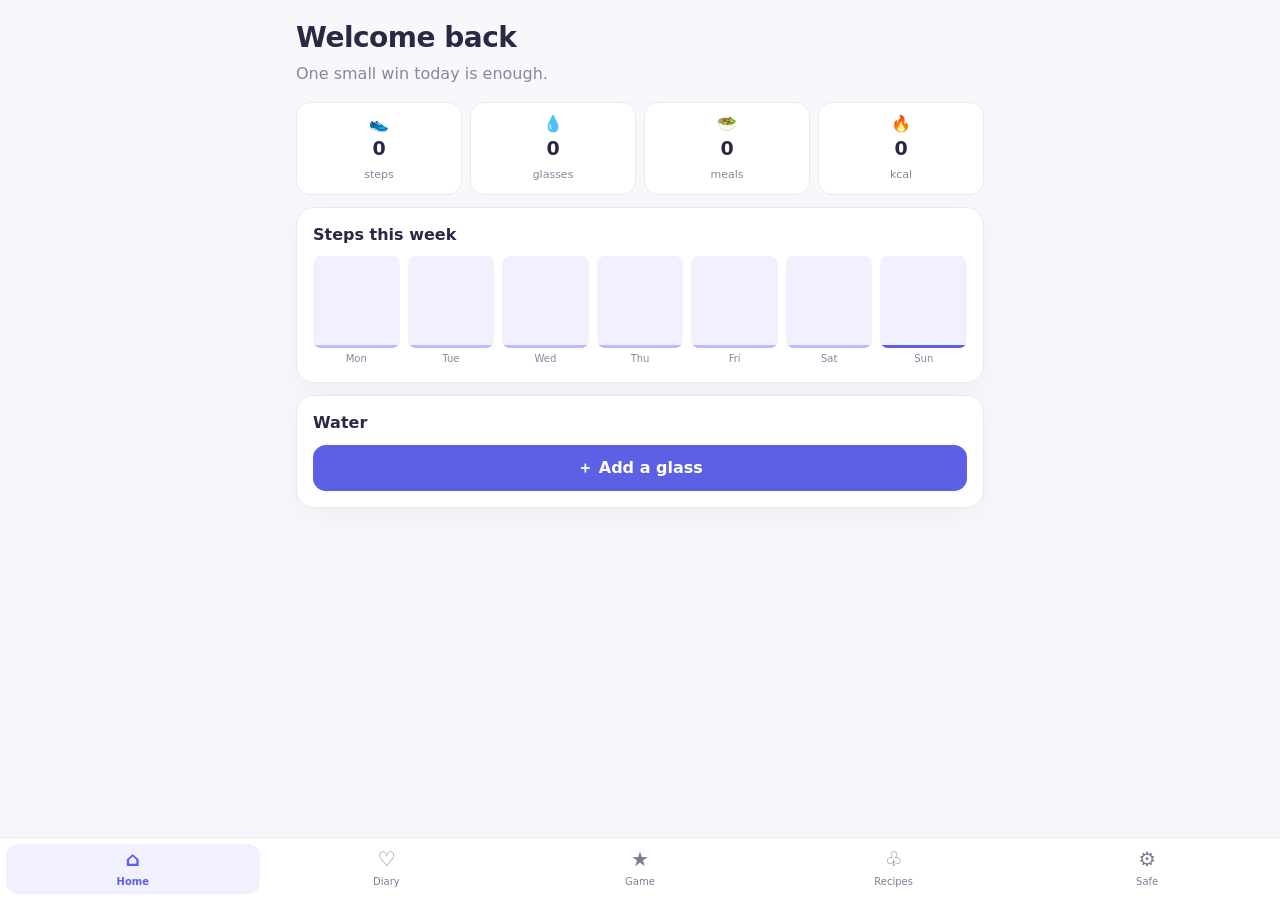
==== we-can-do-it/we-can-do-it/public/index.html @ ea3e5072 "Add files via upload" ====
<!doctype html><html lang="en"><head><meta charset="utf-8">
<meta name="viewport" content="width=device-width,initial-scale=1,viewport-fit=cover">
<meta http-equiv="Content-Security-Policy" content="default-src 'none';script-src 'self';style-src 'self';img-src 'self' data:;manifest-src 'self';connect-src 'self';base-uri 'none';form-action 'none'">
<meta name="referrer" content="no-referrer"><meta name="theme-color" content="#5c60e5">
<meta name="apple-mobile-web-app-capable" content="yes"><meta name="mobile-web-app-capable" content="yes">
<meta name="apple-mobile-web-app-status-bar-style" content="default"><meta name="apple-mobile-web-app-title" content="We can do it">
<link rel="manifest" href="manifest.webmanifest"><link rel="icon" href="icon.svg"><link rel="apple-touch-icon" href="icon-180.png">
<link rel="stylesheet" href="css/style.css"><title>We can do it</title></head>
<body><main id="app"></main><div id="lock" hidden></div><nav id="tabs" aria-label="Main"></nav><div id="toast" role="status" hidden></div><script type="module" src="js/app.js"></script></body></html>
---- we-can-do-it/we-can-do-it/public/css/style.css ----
:root{--ink:#282943;--mut:#85879c;--p:#5c60e5;--lav:#f0f0ff;--line:#e9e9f2;--bg:#f8f8fc}
*{box-sizing:border-box;-webkit-tap-highlight-color:transparent}[hidden]{display:none!important}
html{-webkit-text-size-adjust:100%}button{font:inherit;cursor:pointer}
body{margin:0;background:var(--bg);color:var(--ink);font:16px/1.4 -apple-system,BlinkMacSystemFont,system-ui,sans-serif;overscroll-behavior-y:none}
#app{max-width:720px;margin:auto;padding:calc(env(safe-area-inset-top) + 18px) 16px calc(96px + env(safe-area-inset-bottom))}
h1{font-size:28px;margin:0 0 6px;letter-spacing:-.5px}h3{margin:0 0 10px;font-size:16px}.sub{color:var(--mut);margin:0 0 16px}
.card{display:block;background:#fff;border:1px solid var(--line);border-radius:18px;padding:16px;margin:0 0 12px;box-shadow:0 8px 24px #2727500d}
label{display:grid;gap:6px;margin:0 0 12px;font-size:13px;font-weight:600;color:#77788e}
input,select,textarea{font:inherit;font-size:16px;width:100%;min-height:44px;padding:10px 12px;border:1px solid var(--line);border-radius:12px;background:#fff;color:var(--ink);-webkit-appearance:none;appearance:none}
textarea{min-height:80px}input:focus-visible,textarea:focus-visible,select:focus-visible,button:focus-visible{outline:3px solid #a4a5fb;outline-offset:2px}
.btn{min-height:46px;padding:0 18px;border:0;border-radius:13px;background:var(--p);color:#fff;font-weight:700;width:100%}.btn+form,.btn+.btn{margin-top:12px}
.soft{background:var(--lav);color:var(--p)}.danger{background:#fdecec;color:#c0392b}
.stats{display:grid;grid-template-columns:repeat(4,1fr);gap:8px;margin:0 0 12px}.stat{background:#fff;border:1px solid var(--line);border-radius:14px;padding:10px 4px;text-align:center}.stat b{display:block;font-size:19px}.stat small{color:var(--mut);font-size:11px}
.week{display:flex;gap:8px;height:110px}.col{flex:1;display:grid;grid-template-rows:1fr auto;text-align:center;gap:4px}.col small{font-size:10px;color:var(--mut)}.track{display:flex;align-items:flex-end;background:var(--lav);border-radius:8px;overflow:hidden}.bar{display:block;width:100%;background:#b9bbfa}.bar.on{background:var(--p)}
.meal{display:flex;gap:12px;align-items:center;background:#fff;border:1px solid var(--line);border-radius:14px;padding:10px;margin:0 0 8px}.meal div{flex:1}.meal small{display:block;color:var(--mut)}.meal img,.ico{width:52px;height:52px;border-radius:10px;object-fit:cover;background:var(--lav);display:grid;place-items:center;font-size:22px}.x{width:44px;height:44px;border:0;background:none;font-size:24px;color:#999}
.goals{list-style:none;margin:0;padding:0;display:grid;gap:8px}.goals li{display:flex;gap:10px;align-items:center;padding:12px;border-radius:12px;background:var(--lav)}.goals .ok{background:#e6f7ec}
.map{display:grid;grid-template-columns:repeat(6,1fr);gap:6px}.tile{aspect-ratio:1;border-radius:12px;background:#f1f1fa;display:grid;place-items:center;font-size:20px;position:relative;opacity:.55}.tile small{position:absolute;top:3px;left:5px;font-size:9px;color:var(--mut)}.tile.done{background:#e6f7ec;opacity:1}.tile.today{background:var(--lav);outline:2px solid var(--p);opacity:1}.tile.missed{opacity:.8}
.badges{display:flex;justify-content:space-around;text-align:center;font-size:30px}.badges small{display:block;font-size:11px;color:var(--mut)}.off{filter:grayscale(1);opacity:.35}
.recipes{display:grid;grid-template-columns:1fr 1fr;gap:8px}.recipe{background:#fff;border:1px solid var(--line);border-radius:14px;padding:12px;content-visibility:auto;contain-intrinsic-size:130px}.recipe h3{font-size:13px;margin:6px 0}.recipe small{color:var(--mut)}
#tabs{position:fixed;inset:auto 0 0;display:grid;grid-template-columns:repeat(5,1fr);padding:6px 6px calc(6px + env(safe-area-inset-bottom));background:#ffffffeb;-webkit-backdrop-filter:blur(14px);backdrop-filter:blur(14px);border-top:1px solid var(--line)}
#tabs button{min-height:50px;border:0;border-radius:12px;background:none;color:#7d7e94;display:grid;place-items:center;padding:2px}#tabs span{font-size:20px;line-height:1}#tabs small{font-size:10px}#tabs .on{background:var(--lav);color:var(--p);font-weight:700}
.lockbox{min-height:100dvh;display:grid;align-content:center;gap:12px;max-width:340px;margin:auto;padding:24px;text-align:center}.logo{font-size:40px;color:var(--p)}
#toast{position:fixed;left:50%;transform:translateX(-50%);bottom:calc(84px + env(safe-area-inset-bottom));background:#292a45;color:#fff;padding:11px 16px;border-radius:12px;z-index:9;max-width:90vw}
@media(prefers-reduced-motion:reduce){*{scroll-behavior:auto!important;transition:none!important}}
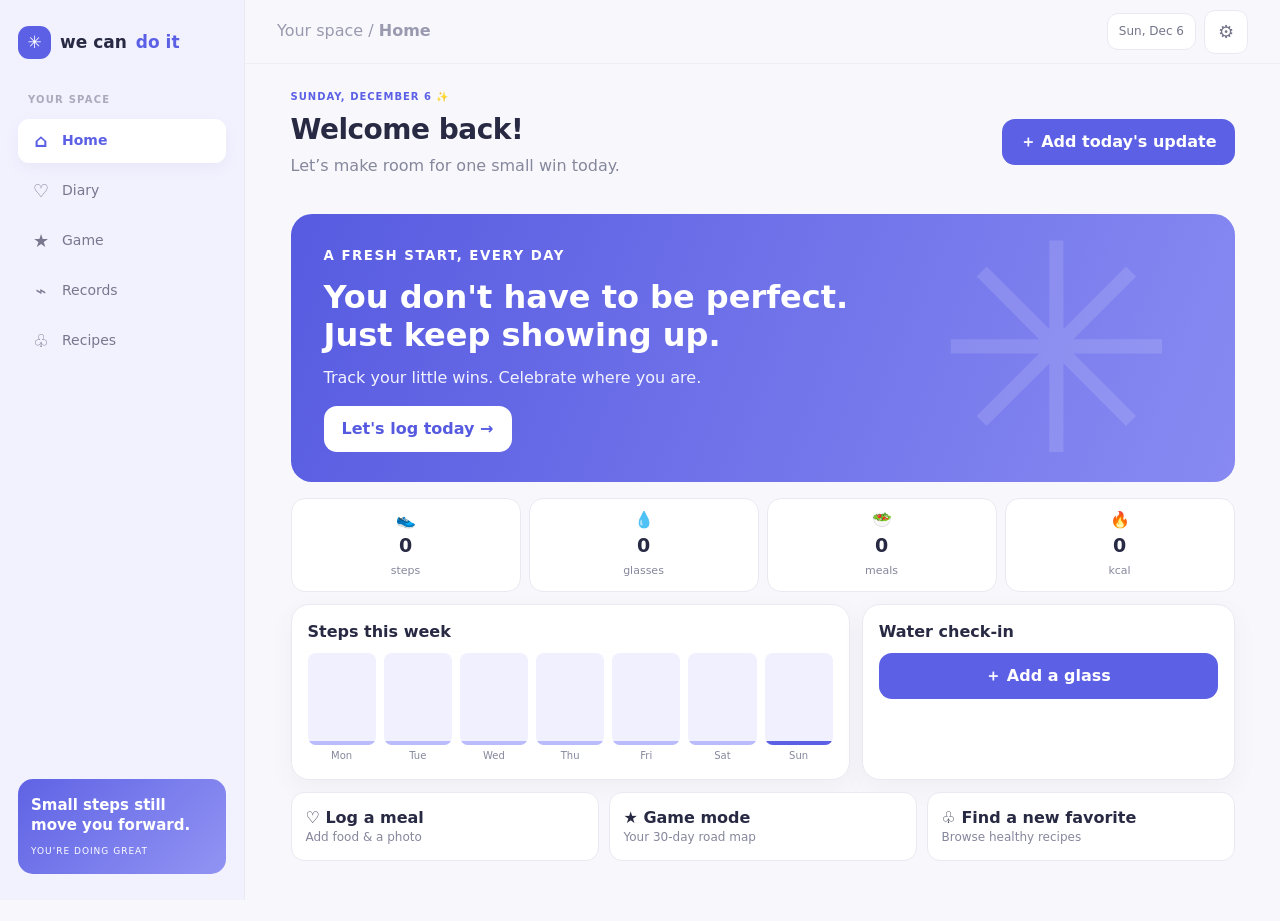
==== commit 25a3187e: "Add files via upload" ====
--- a/we-can-do-it/we-can-do-it/public/index.html
+++ b/we-can-do-it/we-can-do-it/public/index.html
@@ -6,4 +6,6 @@
 <meta name="apple-mobile-web-app-status-bar-style" content="default"><meta name="apple-mobile-web-app-title" content="We can do it">
 <link rel="manifest" href="manifest.webmanifest"><link rel="icon" href="icon.svg"><link rel="apple-touch-icon" href="icon-180.png">
 <link rel="stylesheet" href="css/style.css"><title>We can do it</title></head>
-<body><main id="app"></main><div id="lock" hidden></div><nav id="tabs" aria-label="Main"></nav><div id="toast" role="status" hidden></div><script type="module" src="js/app.js"></script></body></html>
+<body><aside class="side" id="side" aria-label="Main navigation"></aside>
+<div class="main"><header class="top"><a class="mbrand"><i>✳</i>we can <b>do it</b></a><div class="crumb">Your space / <b id="crumb">Home</b></div><div class="right"><span class="pill" id="date"></span><button class="icon" data-p="me" aria-label="Safe and settings">⚙</button></div></header><main id="app"></main></div>
+<div id="lock" hidden></div><nav id="tabs" aria-label="Main"></nav><div id="toast" role="status" hidden></div><script type="module" src="js/app.js"></script></body></html>
--- a/we-can-do-it/we-can-do-it/public/css/style.css
+++ b/we-can-do-it/we-can-do-it/public/css/style.css
@@ -2,7 +2,7 @@
 *{box-sizing:border-box;-webkit-tap-highlight-color:transparent}[hidden]{display:none!important}
 html{-webkit-text-size-adjust:100%}button{font:inherit;cursor:pointer}
 body{margin:0;background:var(--bg);color:var(--ink);font:16px/1.4 -apple-system,BlinkMacSystemFont,system-ui,sans-serif;overscroll-behavior-y:none}
-#app{max-width:720px;margin:auto;padding:calc(env(safe-area-inset-top) + 18px) 16px calc(96px + env(safe-area-inset-bottom))}
+#app{max-width:1000px;margin:auto;padding:26px 28px 60px}
 h1{font-size:28px;margin:0 0 6px;letter-spacing:-.5px}h3{margin:0 0 10px;font-size:16px}.sub{color:var(--mut);margin:0 0 16px}
 .card{display:block;background:#fff;border:1px solid var(--line);border-radius:18px;padding:16px;margin:0 0 12px;box-shadow:0 8px 24px #2727500d}
 label{display:grid;gap:6px;margin:0 0 12px;font-size:13px;font-weight:600;color:#77788e}
@@ -17,8 +17,25 @@
 .map{display:grid;grid-template-columns:repeat(6,1fr);gap:6px}.tile{aspect-ratio:1;border-radius:12px;background:#f1f1fa;display:grid;place-items:center;font-size:20px;position:relative;opacity:.55}.tile small{position:absolute;top:3px;left:5px;font-size:9px;color:var(--mut)}.tile.done{background:#e6f7ec;opacity:1}.tile.today{background:var(--lav);outline:2px solid var(--p);opacity:1}.tile.missed{opacity:.8}
 .badges{display:flex;justify-content:space-around;text-align:center;font-size:30px}.badges small{display:block;font-size:11px;color:var(--mut)}.off{filter:grayscale(1);opacity:.35}
 .recipes{display:grid;grid-template-columns:1fr 1fr;gap:8px}.recipe{background:#fff;border:1px solid var(--line);border-radius:14px;padding:12px;content-visibility:auto;contain-intrinsic-size:130px}.recipe h3{font-size:13px;margin:6px 0}.recipe small{color:var(--mut)}
-#tabs{position:fixed;inset:auto 0 0;display:grid;grid-template-columns:repeat(5,1fr);padding:6px 6px calc(6px + env(safe-area-inset-bottom));background:#ffffffeb;-webkit-backdrop-filter:blur(14px);backdrop-filter:blur(14px);border-top:1px solid var(--line)}
-#tabs button{min-height:50px;border:0;border-radius:12px;background:none;color:#7d7e94;display:grid;place-items:center;padding:2px}#tabs span{font-size:20px;line-height:1}#tabs small{font-size:10px}#tabs .on{background:var(--lav);color:var(--p);font-weight:700}
 .lockbox{min-height:100dvh;display:grid;align-content:center;gap:12px;max-width:340px;margin:auto;padding:24px;text-align:center}.logo{font-size:40px;color:var(--p)}
 #toast{position:fixed;left:50%;transform:translateX(-50%);bottom:calc(84px + env(safe-area-inset-bottom));background:#292a45;color:#fff;padding:11px 16px;border-radius:12px;z-index:9;max-width:90vw}
 @media(prefers-reduced-motion:reduce){*{scroll-behavior:auto!important;transition:none!important}}
+
+.side{position:fixed;inset:0 auto 0 0;width:245px;padding:26px 18px;background:#f2f2ff;border-right:1px solid var(--line);display:flex;flex-direction:column;gap:6px;z-index:25}
+.brand,.mbrand{display:flex;align-items:center;gap:9px;font-weight:800;font-size:17px;color:var(--ink);text-decoration:none}.brand{margin:0 0 28px}.brand i,.mbrand i{width:33px;height:33px;border-radius:11px;background:var(--p);color:#fff;display:grid;place-items:center;font-style:normal}.brand b,.mbrand b{color:var(--p)}.mbrand{display:none}
+.lab{margin:0 0 6px 10px;color:#aaaabd;font-size:10px;font-weight:700;letter-spacing:1.2px}
+.side button{height:44px;padding:0 12px;border:0;border-radius:11px;background:none;color:#77788e;display:flex;align-items:center;gap:10px;text-align:left}.side span{width:22px;font-size:18px;text-align:center}.side small{font-size:14px}.side .on{background:#fff;color:var(--p);font-weight:700;box-shadow:0 5px 15px #40408010}
+.push{flex:1}.quote{padding:16px 13px;border-radius:15px;color:#fff;background:linear-gradient(135deg,#5f63e4,#9294f3)}.quote b,.quote small{display:block}.quote b{margin:0 0 10px;font-size:15px;line-height:1.35}.quote small{font-size:9px;letter-spacing:1px}
+.main{margin-left:245px;min-height:100vh}
+.top{position:sticky;top:0;z-index:10;height:64px;padding:0 32px;display:flex;align-items:center;gap:12px;background:#f8f8fced;-webkit-backdrop-filter:blur(12px);backdrop-filter:blur(12px);border-bottom:1px solid #eeeef4}.crumb{color:#999aaf}.right{margin-left:auto;display:flex;gap:8px;align-items:center}
+.pill,.icon{padding:9px 11px;border:1px solid var(--line);border-radius:11px;background:#fff;color:#73748a;font-size:12px}.icon{width:44px;height:44px;padding:0;font-size:18px}
+.hello{display:flex;justify-content:space-between;align-items:center;gap:15px;margin-bottom:20px}.hello .btn{width:auto}.eyebrow{margin:0 0 6px;color:var(--p);font-size:10px;font-weight:700;letter-spacing:1px;text-transform:uppercase}
+.hero{position:relative;overflow:hidden;min-height:210px;padding:30px 33px;border-radius:21px;color:#fff;background:linear-gradient(110deg,#575be0,#888af2);display:flex;align-items:center;margin-bottom:16px}.hero:after{content:'✳';position:absolute;right:6%;top:-65px;font-size:290px;color:#ffffff20}.hero div{position:relative;z-index:1}.hero small{font-weight:700;letter-spacing:1.5px}.hero h2{margin:12px 0;font-size:clamp(22px,3vw,32px);line-height:1.2}.hero p{margin:0 0 17px;color:#f2f2ff}.hero .btn{width:auto;background:#fff;color:#565ae0}
+.two{display:grid;grid-template-columns:1.2fr .8fr;gap:12px}.quick{display:grid;grid-template-columns:repeat(3,1fr);gap:10px}.quick button{min-height:64px;padding:14px;border:1px solid var(--line);border-radius:13px;background:#fff;text-align:left;color:var(--ink)}.quick b,.quick small{display:block}.quick small{color:var(--mut);font-size:12px}
+#tabs{display:none}.locked .side,.locked .main{display:none}#print{display:none}
+@media(max-width:930px){.side{width:205px}.main{margin-left:205px}.two{grid-template-columns:1fr}.recipes{grid-template-columns:repeat(3,1fr)}}
+@media(max-width:700px){.side{display:none}.main{margin:0}.top{height:calc(58px + env(safe-area-inset-top));padding:env(safe-area-inset-top) 12px 0}.mbrand{display:flex;font-size:13px}.mbrand i{width:26px;height:26px;border-radius:8px;font-size:14px}.crumb{display:none}
+ #app{padding:16px 12px calc(92px + env(safe-area-inset-bottom))}.hello{display:block}.hello .btn{width:100%;margin-top:12px}.hero{min-height:180px;padding:20px;border-radius:16px}.hero:after{right:-45px;top:-35px;font-size:220px}.hero p{max-width:260px}.hero .btn{width:100%}.two,.quick{grid-template-columns:1fr}.recipes{grid-template-columns:1fr 1fr}
+ #tabs{position:fixed;inset:auto 0 0;z-index:20;display:grid;grid-template-columns:repeat(5,1fr);gap:3px;padding:6px 6px calc(6px + env(safe-area-inset-bottom));background:#ffffffef;-webkit-backdrop-filter:blur(14px);backdrop-filter:blur(14px);border-top:1px solid var(--line)}.locked #tabs{display:none}
+ #tabs button{min-height:50px;border:0;border-radius:10px;background:none;color:#7d7e94;display:grid;place-items:center;padding:2px}#tabs span{font-size:20px;line-height:1}#tabs small{font-size:10px}#tabs .on{background:var(--lav);color:var(--p);font-weight:700}}
+@media print{.side,.top,#tabs,#toast,#app>:not(#print){display:none!important}.main{margin:0}#app{padding:0}#print{display:table;width:100%;border-collapse:collapse;font:11px sans-serif}#print th,#print td{border:1px solid #ccc;padding:4px;text-align:left}}
